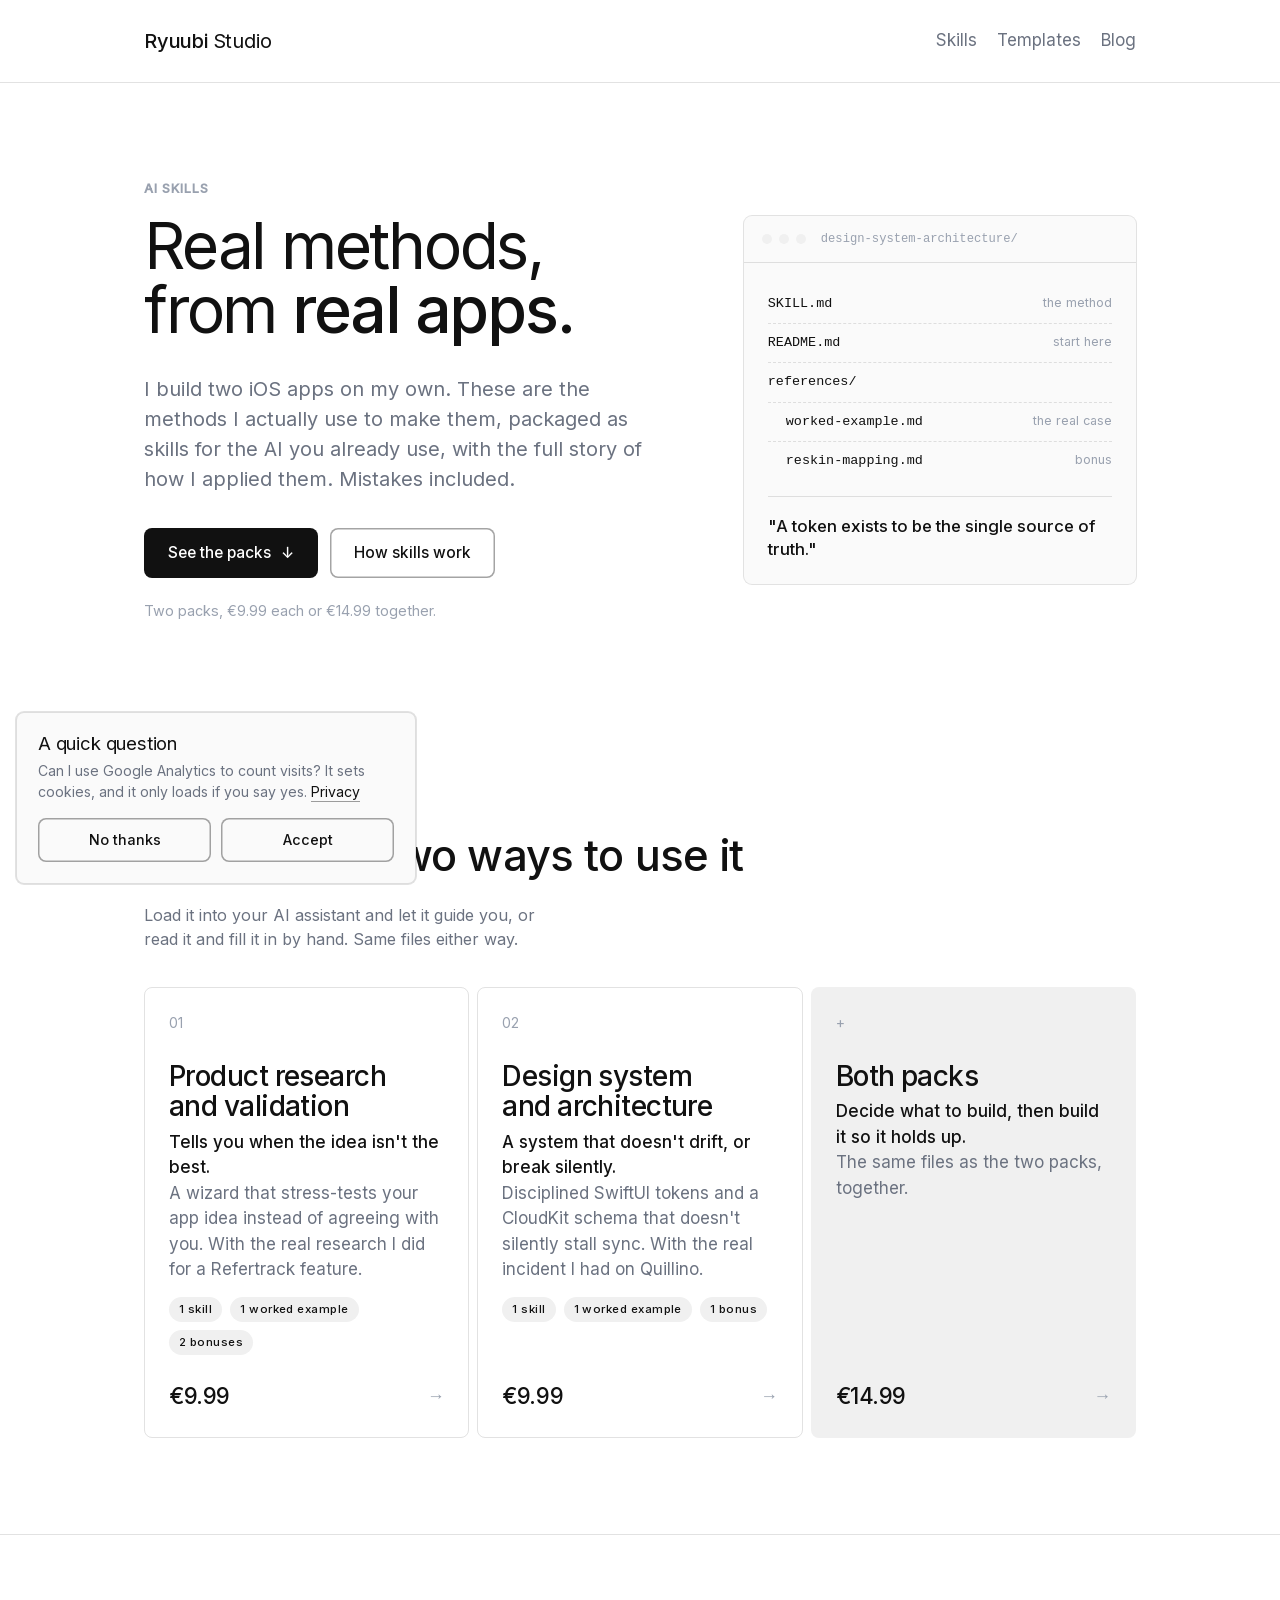
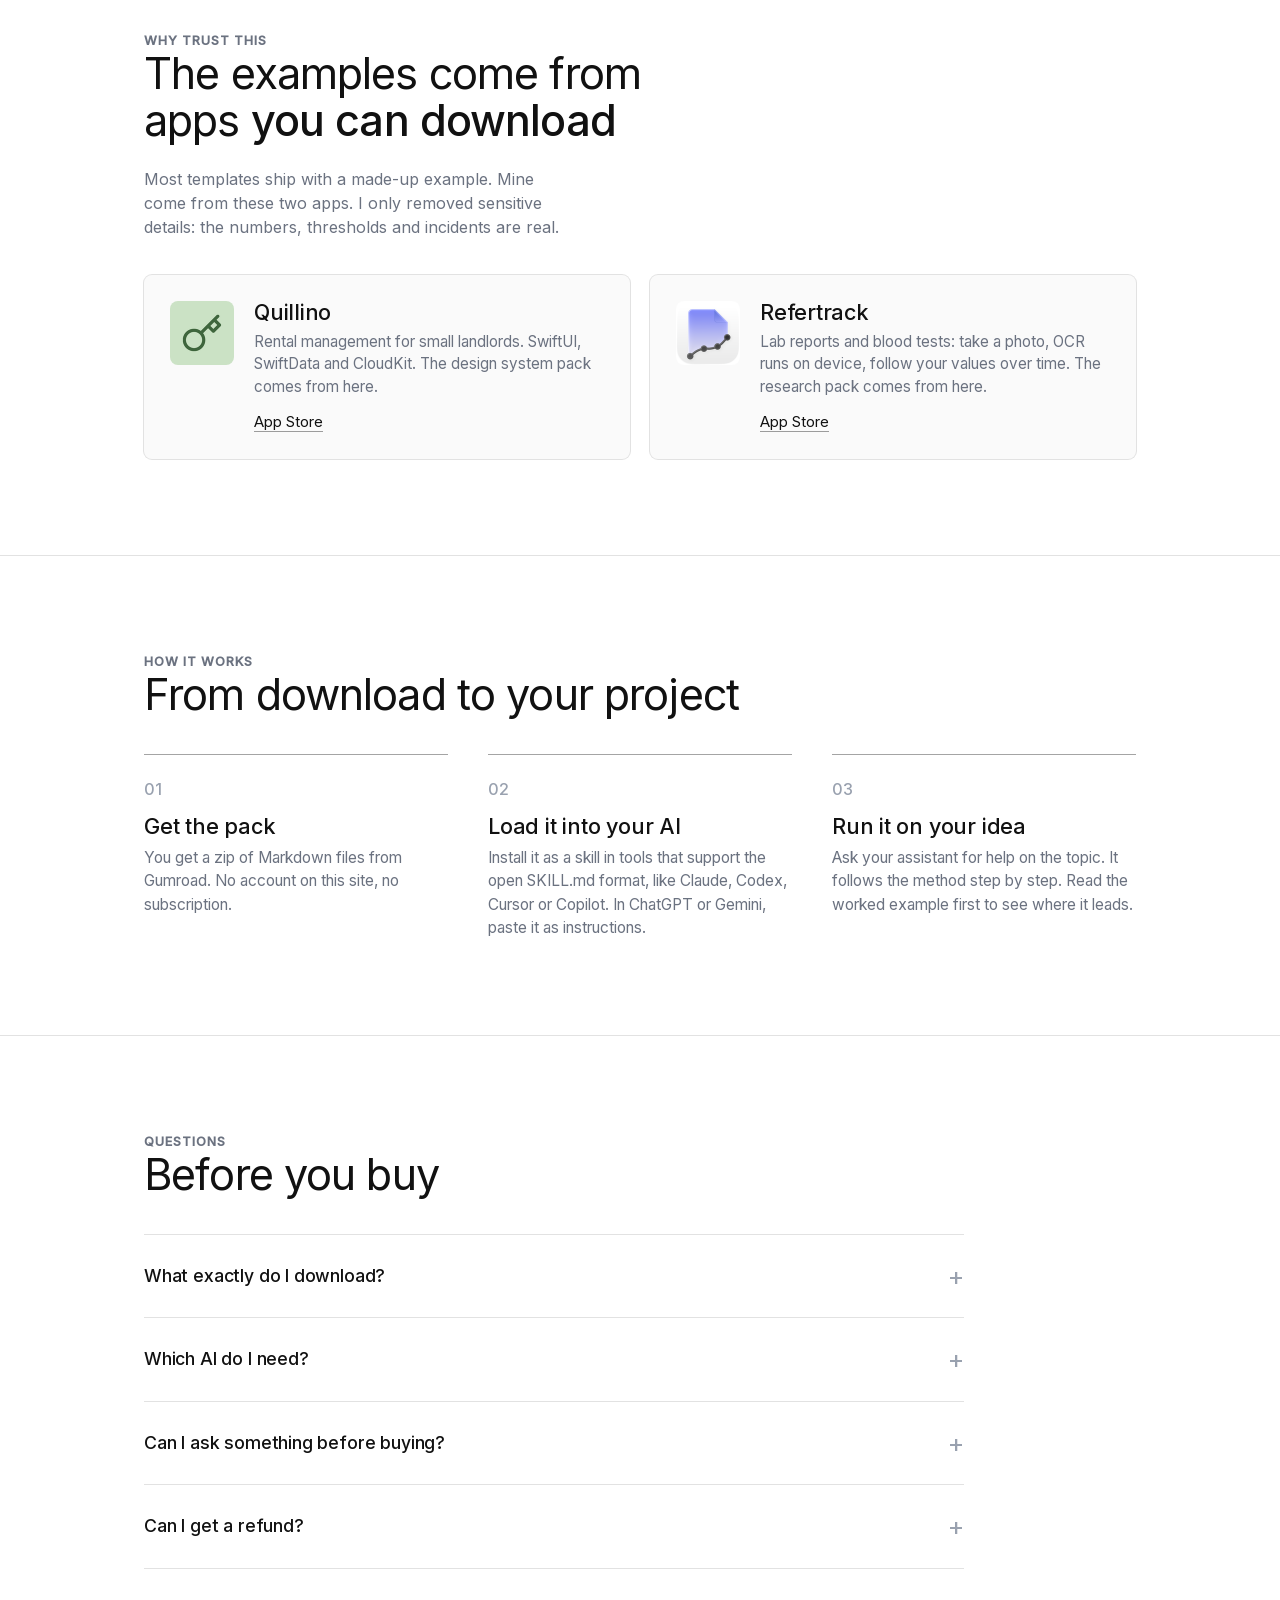
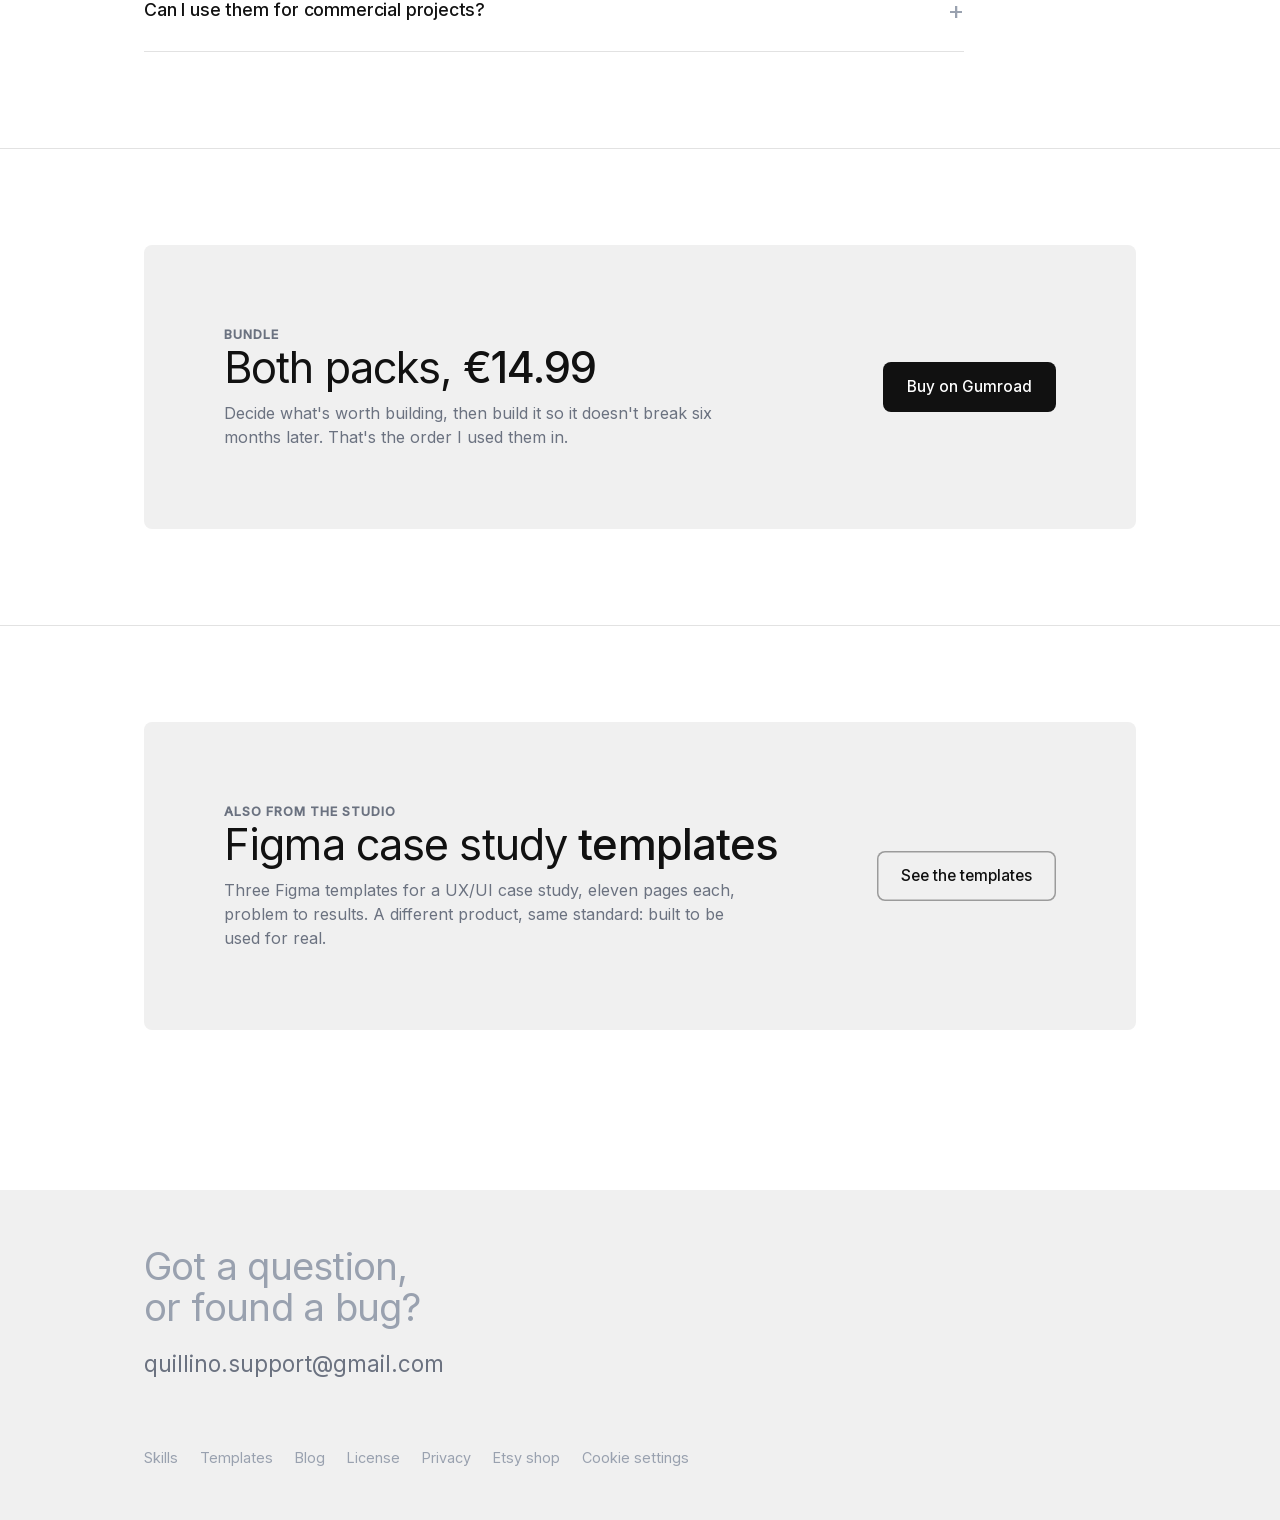
==== index.html @ c90e4bbe "Deploy 2026-09-19" ====
<!DOCTYPE html>
<html lang="en">
<head>
<meta charset="UTF-8">
<meta name="viewport" content="width=device-width, initial-scale=1.0, viewport-fit=cover">
<title>Ryuubi Studio | AI skills from real iOS apps</title>
<meta name="description" content="Methods you install as AI skills (Claude, ChatGPT, Gemini, Cursor, Copilot and more), with real worked examples taken from two published iOS apps, Quillino and Refertrack. Product research and validation, SwiftUI design system, CloudKit architecture.">
<link rel="canonical" href="https://matteolubinu.github.io/ryuubi-studio/">
<meta property="og:url" content="https://matteolubinu.github.io/ryuubi-studio/">
<meta name="color-scheme" content="light">
<meta name="theme-color" content="#ffffff">
<meta property="og:site_name" content="Ryuubi Studio">
<meta property="og:title" content="Ryuubi Studio">
<meta property="og:description" content="Methods you install as AI skills (Claude, ChatGPT, Gemini, Cursor, Copilot and more), with real worked examples taken from two published iOS apps, Quillino and Refertrack. Product research and validation, SwiftUI design system, CloudKit architecture.">
<meta property="og:type" content="website">
<meta property="og:image" content="https://matteolubinu.github.io/ryuubi-studio/assets/og-image.png">
<meta property="og:image:alt" content="Ryuubi Studio: real methods, from real apps.">
<meta name="twitter:card" content="summary_large_image">
<meta name="google-site-verification" content="tko4XSCFFi0CnRZKbEGQ4cmEZyuB2IogM9QYAfyuhWw">
<script>document.documentElement.classList.add("js");</script>
<link rel="icon" href="favicon.svg" type="image/svg+xml">
<link rel="icon" href="favicon-32.png" sizes="32x32" type="image/png">
<link rel="icon" href="favicon-16.png" sizes="16x16" type="image/png">
<link rel="apple-touch-icon" href="assets/apple-touch-icon.png">
<link rel="preload" href="fonts/inter-latin.woff2" as="font" type="font/woff2" crossorigin>
<link rel="stylesheet" href="style.css?v=1789811123">
<script src="site.js?v=1789811123" defer></script>
<script type="application/ld+json">{"@context": "https://schema.org", "@type": "WebSite", "name": "Ryuubi Studio", "url": "https://matteolubinu.github.io/ryuubi-studio/"}</script>
</head>
<body>
<a class="skip" href="#main">Skip to content</a>

<header class="site-header">
  <div class="wrap">
    <a class="wordmark" href="index.html" aria-label="Ryuubi Studio, home"><span>Ryuubi</span> <span>Studio</span></a>
    <nav class="nav" aria-label="Main">
      <a href="skills.html">Skills</a>
      <a href="templates.html">Templates</a>
      <a href="blog.html">Blog</a>
    </nav>
  </div>
</header>

<main id="main">
<section class="hero">
  <div class="wrap hero-grid">
    <div>
      <p class="eyebrow reveal">AI skills</p>
      <h1 class="reveal" data-d="1">Real methods,<br>from <em>real apps.</em></h1>
      <p class="lede reveal" data-d="2">I build two iOS apps on my own. These are the methods I actually use to make them, packaged as skills for the AI you already use, with the full story of how I applied them. Mistakes included.</p>
      <div class="ctas reveal" data-d="3">
        <a class="btn" href="#packs">See the packs <span class="arr" aria-hidden="true">&darr;</span></a>
        <a class="btn ghost" href="skills.html">How skills work</a>
      </div>
      <p class="hero-note reveal" data-d="4">Two packs, €9.99 each or €14.99 together.</p>
    </div>
    <div class="file-card reveal" data-d="2" aria-label="Example of what a pack contains">
      <div class="file-bar" aria-hidden="true"><i></i><i></i><i></i><span>design-system-architecture/</span></div>
      <div class="file-body">
        <ul class="tree">
          <li><span class="n">SKILL.md</span><span class="k">the method</span></li>
          <li><span class="n">README.md</span><span class="k">start here</span></li>
          <li><span class="n">references/</span><span class="k"></span></li>
          <li><span class="n indent">worked-example.md</span><span class="k">the real case</span></li>
          <li><span class="n indent">reskin-mapping.md</span><span class="k">bonus</span></li>
        </ul>
      </div>
      <p class="file-quote">"A token exists to be the single source of truth."</p>
    </div>
  </div>
</section>

<section class="section" id="packs">
  <div class="wrap">
    <div class="section-head reveal">
      <div>
        <p class="kicker">The packs</p>
        <h2>One AI skill, <em>two ways to use it</em></h2>
      </div>
      <p>Load it into your AI assistant and let it guide you, or read it and fill it in by hand. Same files either way.</p>
    </div>
    <ul class="packs">
      <li class="pack reveal">
        <a href="research-validation.html">
          <span class="num">01</span>
          <div>
            <h3>Product research and validation</h3>
            <p class="punch">Tells you when the idea isn't the best.</p>
            <p>A wizard that stress-tests your app idea instead of agreeing with you. With the real research I did for a Refertrack feature.</p>
            <div class="meta"><span class="chip">1 skill</span><span class="chip">1 worked example</span><span class="chip">2 bonuses</span></div>
          </div>
          <span class="price">€9.99 <span class="arr" aria-hidden="true">&rarr;</span></span>
        </a>
      </li>
      <li class="pack reveal" data-d="1">
        <a href="design-system-architecture.html">
          <span class="num">02</span>
          <div>
            <h3>Design system and architecture</h3>
            <p class="punch">A system that doesn't drift, or break silently.</p>
            <p>Disciplined SwiftUI tokens and a CloudKit schema that doesn't silently stall sync. With the real incident I had on Quillino.</p>
            <div class="meta"><span class="chip">1 skill</span><span class="chip">1 worked example</span><span class="chip">1 bonus</span></div>
          </div>
          <span class="price">€9.99 <span class="arr" aria-hidden="true">&rarr;</span></span>
        </a>
      </li>
      <li class="pack bundle reveal" data-d="2">
        <a href="#bundle">
          <span class="num">+</span>
          <div>
            <h3>Both packs</h3>
            <p class="punch">Decide what to build, then build it so it holds up.</p>
            <p>The same files as the two packs, together.</p>
          </div>
          <span class="price">€14.99 <span class="arr" aria-hidden="true">&rarr;</span></span>
        </a>
      </li>
    </ul>
  </div>
</section>

<section class="section">
  <div class="wrap">
    <div class="section-head reveal">
      <div>
        <p class="kicker">Why trust this</p>
        <h2>The examples come from apps <em>you can download</em></h2>
      </div>
      <p>Most templates ship with a made-up example. Mine come from these two apps. I only removed sensitive details: the numbers, thresholds and incidents are real.</p>
    </div>
    <div class="apps">
      <article class="app reveal">
        <img src="assets/quillino-icon.png" alt="" width="64" height="64" loading="lazy">
        <div>
          <h3>Quillino</h3>
          <p>Rental management for small landlords. SwiftUI, SwiftData and CloudKit. The design system pack comes from here.</p>
          <div class="links"><a class="link" href="https://apps.apple.com/it/app/quillino-gestione-affitti/id6774200347">App Store</a></div>
        </div>
      </article>
      <article class="app reveal" data-d="1">
        <img src="assets/refertrack-icon.png" alt="" width="64" height="64" loading="lazy">
        <div>
          <h3>Refertrack</h3>
          <p>Lab reports and blood tests: take a photo, OCR runs on device, follow your values over time. The research pack comes from here.</p>
          <div class="links"><a class="link" href="https://apps.apple.com/it/app/refertrack-referti-ed-esami/id6792460771">App Store</a></div>
        </div>
      </article>
    </div>
  </div>
</section>

<section class="section">
  <div class="wrap">
    <div class="section-head reveal">
      <div>
        <p class="kicker">How it works</p>
        <h2>From download to your project</h2>
      </div>
    </div>
    <ol class="steps">
      <li class="reveal"><h3>Get the pack</h3><p>You get a zip of Markdown files from Gumroad. No account on this site, no subscription.</p></li>
      <li class="reveal" data-d="1"><h3>Load it into your AI</h3><p>Install it as a skill in tools that support the open SKILL.md format, like Claude, Codex, Cursor or Copilot. In ChatGPT or Gemini, paste it as instructions.</p></li>
      <li class="reveal" data-d="2"><h3>Run it on your idea</h3><p>Ask your assistant for help on the topic. It follows the method step by step. Read the worked example first to see where it leads.</p></li>
    </ol>
  </div>
</section>

<section class="section">
  <div class="wrap">
    <div class="section-head reveal"><div><p class="kicker">Questions</p><h2>Before you buy</h2></div></div>
    <div class="faq reveal">
      <details><summary>What exactly do I download?</summary><p>A zip with a folder in the open Agent Skills format: <code>SKILL.md</code>, a worked example and templates in <code>references/</code>, a README with step-by-step installation and a license file. All in English, plain Markdown, yours to keep.</p></details>
      <details><summary>Which AI do I need?</summary><p>Any assistant that handles long instructions. Tools that support the open SKILL.md format (Claude, OpenAI Codex, Cursor, GitHub Copilot, Gemini CLI and others) load it as a real skill. In ChatGPT or Gemini you paste it into a custom GPT, a Project or a Gem. Without any AI, the files still work as step-by-step guides.</p></details>
      <details><summary>Can I ask something before buying?</summary><p>Of course. Write to me at <a class="link" href="mailto:quillino.support@gmail.com?subject=Ryuubi%20Studio">quillino.support@gmail.com</a> and I'll answer myself.</p></details>
      <details><summary>Can I get a refund?</summary><p>No. The packs are digital products you download instantly, so there are no refunds. If a file is missing, broken or doesn't match the description, write to <a class="link" href="mailto:quillino.support@gmail.com?subject=Ryuubi%20Studio">quillino.support@gmail.com</a> and it will be fixed.</p></details>
      <details><summary>Can I use them for commercial projects?</summary><p>Yes, for your own projects, commercial ones included. You can't resell or redistribute the files. <a class="link" href="license.html">Read the license</a>.</p></details>
    </div>
  </div>
</section>

<section class="section" id="bundle">
  <div class="wrap">
    <div class="closing reveal">
      <div>
        <p class="kicker">Bundle</p>
        <h2>Both packs, <em>€14.99</em></h2>
        <p>Decide what's worth building, then build it so it doesn't break six months later. That's the order I used them in.</p>
      </div>
      <a class="btn" href="https://ryuubistudio.gumroad.com/l/both-packs" data-gumroad="bundle"><span data-label>Buy on Gumroad</span></a>
    </div>
  </div>
</section>

<section class="section">
  <div class="wrap">
    <div class="closing reveal">
      <div>
        <p class="kicker">Also from the studio</p>
        <h2>Figma case study <em>templates</em></h2>
        <p>Three Figma templates for a UX/UI case study, eleven pages each, problem to results. A different product, same standard: built to be used for real.</p>
      </div>
      <a class="btn ghost" href="templates.html">See the templates</a>
    </div>
  </div>
</section>
</main>

<footer class="site-footer">
  <div class="wrap">
    <div class="footer-statement">
      <h2>Got a question, <br>or found a bug?</h2>
      <a class="footer-email" href="mailto:quillino.support@gmail.com?subject=Ryuubi%20Studio">quillino.support@gmail.com</a>
    </div>
    <nav aria-label="Footer">
      <a href="skills.html">Skills</a>
      <a href="templates.html">Templates</a>
      <a href="blog.html">Blog</a>
      <a href="license.html">License</a>
      <a href="privacy.html">Privacy</a>
      <a href="https://www.etsy.com/shop/RyuubiStudio">Etsy shop</a>
      <button class="linklike" type="button" data-cookie-settings hidden>Cookie settings</button>
    </nav>
  </div>
</footer>

<div class="consent" data-consent role="dialog" aria-labelledby="consent-title" hidden>
  <h2 id="consent-title">A quick question</h2>
  <p>Can I use Google Analytics to count visits? It sets cookies, and it only loads if you say yes. <a class="link" href="privacy.html">Privacy</a></p>
  <div class="row">
    <button class="btn ghost" type="button" data-reject>No thanks</button>
    <button class="btn ghost" type="button" data-accept>Accept</button>
  </div>
</div>
</body>
</html>
---- style.css ----
/* Ryuubi Studio: minimal, black and white */

/* ---------- Fonts (self-hosted, OFL license in fonts/) ---------- */

@font-face { font-family: "Inter"; font-style: normal; font-weight: 400 500; font-display: swap; src: url("fonts/inter-latin.woff2") format("woff2"); }

/* ---------- Token ---------- */

:root {
  --bg: #ffffff;
  --surface: #fafafa;
  --surface-2: #f0f0f0;
  --text: #111111;
  --muted: #6b7280;
  --muted-2: #99a1af;
  --line: rgba(17, 17, 17, .12);
  --line-strong: rgba(17, 17, 17, .38);
  --accent: #111111;
  --accent-soft: #99a1af;
  --btn: #111111;
  --btn-hover: #000000;
  --btn-text: #ffffff;
  --chip: #f0f0f0;
  --chip-text: #111111;
  --shadow: 0 0 0 1px var(--line);
  --glow: none;
  --code-bg: #111111;
  --code-text: #f2f2f2;

  --serif: "Inter", -apple-system, BlinkMacSystemFont, "Segoe UI", Roboto, sans-serif;
  --sans: "Inter", -apple-system, BlinkMacSystemFont, "Segoe UI", Roboto, sans-serif;
  --mono: ui-monospace, "SF Mono", Menlo, Consolas, monospace;
  --ease: cubic-bezier(.2, .7, .2, 1);
  --wide: 1024px;
  --read: 660px;
  --r: 8px;
  color-scheme: light;
}

/* ---------- Base ---------- */

*, *::before, *::after { box-sizing: border-box; }
html { -webkit-text-size-adjust: 100%; }
@media (prefers-reduced-motion: no-preference) { html { scroll-behavior: smooth; } }

body {
  margin: 0;
  background: var(--bg);
  color: var(--text);
  font: 400 16px/1.5 var(--sans);
  -webkit-font-smoothing: antialiased;
  text-rendering: optimizeLegibility;
  transition: background-color .4s var(--ease), color .4s var(--ease);
}

img { max-width: 100%; height: auto; display: block; }
a { color: inherit; text-decoration-color: var(--line-strong); text-underline-offset: 4px; text-decoration-thickness: 1px; transition: color .2s, text-decoration-color .2s; }
a:hover { color: var(--accent); text-decoration-color: currentColor; }
.prose a, .link { color: var(--accent); text-decoration-color: color-mix(in srgb, var(--accent) 40%, transparent); }

:focus-visible { outline: 2px solid var(--accent); outline-offset: 3px; border-radius: 6px; }
::selection { background: var(--text); color: var(--bg); }

h1, h2, h3 { font-family: var(--sans); font-weight: 400; letter-spacing: -.02em; line-height: 1.08; margin: 0 0 .5em; text-wrap: balance; }
h1 { font-size: 2.5rem; letter-spacing: -.035em; line-height: 1.05; font-weight: 400; }
@media (min-width: 768px) { h1 { font-size: 4rem; line-height: 1.0; } }
h2 { font-size: clamp(1.9rem, 3.6vw, 2.7rem); font-weight: 400; }
h3 { font-size: 1.35rem; font-weight: 500; letter-spacing: -.01em; }
h1 em, h2 em { font-style: normal; font-weight: 500; color: inherit; }
p { margin: 0 0 1em; }
code { font-family: var(--mono); font-size: .86em; background: var(--surface-2); padding: .12em .4em; border-radius: 6px; overflow-wrap: anywhere; }

.wrap { max-width: var(--wide); margin: 0 auto; padding: 0 16px; }

.visually-hidden { position: absolute !important; width: 1px; height: 1px; overflow: hidden; clip: rect(0 0 0 0); white-space: nowrap; }
.skip { position: absolute; left: 12px; top: -60px; z-index: 100; background: var(--btn); color: var(--btn-text); padding: 10px 16px; border-radius: 10px; }
.skip:focus { top: 12px; color: var(--btn-text); }

/* ---------- Header ---------- */

.site-header { background: var(--bg); border-bottom: 1px solid var(--line); }
.site-header .wrap { display: flex; align-items: center; justify-content: space-between; gap: 16px; padding-top: 20px; padding-bottom: 20px; }

.wordmark { font-weight: 500; font-size: 1.25rem; letter-spacing: -.01em; text-decoration: none; color: var(--text); }
.wordmark span + span { font-weight: 400; }
.wordmark:hover { color: inherit; }

.nav { display: flex; align-items: center; gap: 20px; }
.nav a { text-decoration: none; font-size: 1.0625rem; color: var(--muted); padding: 8px 0; min-height: 36px; display: inline-flex; align-items: center; }
.nav a:hover { color: var(--text); }
.nav a[aria-current="page"] { color: var(--text); }


/* ---------- Buttons ---------- */

.btn { font: 500 .96rem/1 var(--sans); display: inline-flex; align-items: center; justify-content: center; gap: 10px; min-height: 50px; padding: 0 24px; border-radius: 8px; border: 0; background: var(--btn); color: var(--btn-text); text-decoration: none; cursor: pointer; transition: transform .3s var(--ease), box-shadow .3s var(--ease), background-color .2s, color .2s; white-space: nowrap; }
.btn:hover { color: var(--btn-text); background: var(--btn-hover); transform: translateY(-2px); }
.btn:active { transform: translateY(0); }
.btn .arr { transition: transform .3s var(--ease); }
.btn:hover .arr { transform: translateX(3px); }
.btn.ghost { background: transparent; color: var(--text); box-shadow: inset 0 0 0 1.5px var(--line-strong); }
.btn.ghost:hover { box-shadow: inset 0 0 0 1.5px var(--text); background: var(--text); color: var(--bg); }
.btn.wide { width: 100%; }

/* Checkout not open yet */
.btn[aria-disabled="true"] { background: var(--surface-2); color: var(--muted-2); cursor: not-allowed; transform: none; box-shadow: none; }
.btn[aria-disabled="true"]:hover { background: var(--surface-2); color: var(--muted-2); }
.dot { width: 7px; height: 7px; border-radius: 50%; background: var(--accent-soft); flex: none; }
.btn[aria-disabled="true"] .dot { animation: pulse 2.2s ease-in-out infinite; }
.btn:not([aria-disabled="true"]) .dot { display: none; }

/* ---------- Hero ---------- */

.hero { background: var(--glow); padding: 48px 0 64px; }
@media (min-width: 768px) { .hero { padding: 96px 0 96px; } }
.hero-grid { display: grid; grid-template-columns: 1.2fr .9fr; gap: clamp(32px, 6vw, 80px); align-items: center; }
.eyebrow { font-size: .8rem; font-weight: 600; letter-spacing: .08em; text-transform: uppercase; color: var(--muted-2); margin: 0 0 16px; }
.lede { font-size: 1.25rem; color: var(--muted); max-width: 520px; margin: 24px 0 34px; }
.ctas { display: flex; gap: 12px; flex-wrap: wrap; }
.hero-note { margin: 22px 0 0; font-size: .9rem; color: var(--muted-2); }

@media (max-width: 767px) { .hero-grid { grid-template-columns: 1fr; } }

/* File card */
.file-card { background: var(--surface); border-radius: var(--r); box-shadow: var(--shadow); overflow: hidden; transition: transform .6s var(--ease); }
.file-card:hover { transform: translateY(-4px) rotate(-.4deg); }
.file-bar { display: flex; align-items: center; gap: 7px; padding: 14px 18px; border-bottom: 1px solid var(--line); font-family: var(--mono); font-size: .76rem; color: var(--muted-2); }
.file-bar i { width: 10px; height: 10px; border-radius: 50%; background: var(--surface-2); display: inline-block; }
.file-bar span { margin-left: 8px; }
.file-body { padding: 22px 24px 8px; }
.tree { list-style: none; margin: 0; padding: 0; font-family: var(--mono); font-size: .84rem; }
.tree li { display: flex; justify-content: space-between; gap: 12px; padding: 9px 0; border-bottom: 1px dashed var(--line); }
.tree li:last-child { border-bottom: 0; }
.tree .n { color: var(--text); overflow-wrap: anywhere; }
.tree .k { color: var(--muted-2); font-family: var(--sans); font-size: .78rem; white-space: nowrap; }
.tree .indent { padding-left: 18px; }
.file-quote { margin: 8px 24px 0; padding: 18px 0 22px; border-top: 1px solid var(--line); font-size: 1.05rem; line-height: 1.4; font-style: normal; font-weight: 500; }

/* ---------- Sections ---------- */

.section { padding: 64px 0; }
@media (min-width: 768px) { .section { padding: 96px 0; } }
.section + .section { border-top: 1px solid var(--line); }
.section-head { display: flex; justify-content: space-between; align-items: end; gap: 24px; flex-wrap: wrap; margin-bottom: 36px; }
.section-head h2 { margin: 0; max-width: 700px; }
.section-head p { margin: 0; color: var(--muted); max-width: 420px; }
.kicker { font-size: .8rem; font-weight: 600; letter-spacing: .08em; text-transform: uppercase; color: var(--muted-2); margin: 0 0 12px; }

/* Pack list: a card grid, one bordered box per item */
.packs { list-style: none; margin: 0; padding: 0; display: grid; grid-template-columns: repeat(auto-fit, minmax(230px, 1fr)); gap: 8px; }
.pack a { display: flex; flex-direction: column; gap: 20px; height: 100%; padding: 24px; border: 1px solid var(--line); border-radius: 8px; text-decoration: none; transition: border-color .25s, transform .25s var(--ease); }
.pack a:hover { border-color: var(--line-strong); transform: translateY(-2px); color: inherit; }
.pack .num { font-style: normal; font-weight: 400; color: var(--muted-2); font-size: .875rem; }
.pack h3 { font-size: 1.75rem; font-weight: 500; margin: 8px 0 0; letter-spacing: -.02em; }
.pack .punch { font-size: 1.0625rem; font-weight: 500; color: var(--text); margin: 8px 0 0; }
.pack p { margin: 0; color: var(--muted); font-size: 1.0625rem; }
.pack .meta { display: flex; gap: 8px; flex-wrap: wrap; margin-top: 14px; }
.chip { font-size: .72rem; font-weight: 500; letter-spacing: .04em; background: var(--chip); color: var(--chip-text); padding: 4px 10px; border-radius: 999px; }
.pack .price { margin-top: auto; padding-top: 4px; font-size: 1.4rem; font-weight: 500; letter-spacing: -.02em; display: flex; align-items: center; justify-content: space-between; gap: 14px; }
.pack .price .arr { font-family: var(--sans); font-size: 1.1rem; color: var(--muted-2); transition: transform .4s var(--ease), color .3s; }
.pack a:hover .arr { transform: translateX(6px); color: var(--text); }
.pack.bundle a { background: var(--surface-2); border-color: transparent; }

/* Template grid: an image card per item, like a portfolio work grid */
.tpl-grid { list-style: none; margin: 0; padding: 0; display: grid; grid-template-columns: repeat(auto-fit, minmax(200px, 1fr)); gap: 8px; }
.tpl-card a { display: block; text-decoration: none; color: inherit; }
.tpl-img { aspect-ratio: 1 / 1; border-radius: 8px; overflow: hidden; background: var(--surface-2); margin-bottom: 12px; }
.tpl-img img { width: 100%; height: 100%; object-fit: cover; transition: transform .5s var(--ease); }
.tpl-card a:hover .tpl-img img { transform: scale(1.02); }
.tpl-meta { display: flex; justify-content: space-between; align-items: baseline; gap: 8px; margin-bottom: 4px; }
.tpl-meta h3 { font-size: 1.2rem; font-weight: 500; margin: 0; letter-spacing: -.01em; }
.tpl-meta .price { font-weight: 500; color: var(--muted-2); font-size: .95rem; }
.tpl-card p { margin: 0; color: var(--muted); font-size: .92rem; }
.tpl-etsy { display: inline-block; margin-top: 6px; font-size: .82rem; color: var(--muted-2); text-decoration-color: var(--line-strong); }
.tpl-etsy:hover { color: var(--text); }

/* Proof: real apps */
.apps { display: grid; grid-template-columns: repeat(auto-fit, minmax(300px, 1fr)); gap: 20px; }
.app { display: flex; gap: 20px; background: var(--surface); border-radius: var(--r); padding: 26px; box-shadow: var(--shadow); }
.app img { width: 64px; height: 64px; border-radius: 8px; flex: none; }
.app h3 { margin: 0 0 6px; }
.app p { color: var(--muted); font-size: .95rem; margin: 0 0 12px; }
.app .links { display: flex; gap: 18px; font-size: .92rem; }

/* Steps */
.steps { list-style: none; margin: 0; padding: 0; display: grid; grid-template-columns: repeat(auto-fit, minmax(240px, 1fr)); gap: 40px; counter-reset: s; }
.steps li { counter-increment: s; border-top: 1px solid var(--line-strong); padding-top: 22px; }
.steps li::before { content: counter(s, decimal-leading-zero); font-style: normal; font-weight: 500; color: var(--muted-2); font-size: 1rem; display: block; margin-bottom: 14px; }
.steps h3 { margin-bottom: 8px; }
.steps p { color: var(--muted); margin: 0; font-size: .97rem; }

/* FAQ */
.faq { max-width: 820px; border-top: 1px solid var(--line); }
.faq details { border-bottom: 1px solid var(--line); }
.faq summary { list-style: none; cursor: pointer; display: flex; justify-content: space-between; align-items: center; gap: 20px; padding: 22px 0; font-size: 1.1rem; font-weight: 500; letter-spacing: -.01em; }
.faq summary::-webkit-details-marker { display: none; }
.faq summary::after { content: "+"; font-family: var(--sans); font-weight: 300; font-size: 1.6rem; color: var(--muted-2); transition: transform .35s var(--ease); }
.faq details[open] summary::after { transform: rotate(45deg); }
.faq details p { color: var(--muted); margin: -4px 0 22px; max-width: 680px; }

/* Closing band */
.closing { background: var(--surface-2); border-radius: 8px; padding: clamp(40px, 7vw, 80px); display: grid; grid-template-columns: 1.3fr auto; gap: 32px; align-items: center; }
.closing h2 { margin: 0 0 10px; }
.closing p { margin: 0; color: var(--muted); max-width: 520px; }
@media (max-width: 760px) { .closing { grid-template-columns: 1fr; } }

/* ---------- Category page ---------- */

.page-hero { padding: 48px 0 32px; background: var(--glow); }
@media (min-width: 768px) { .page-hero { padding: 96px 0 56px; } }
.page-hero h1 { font-size: clamp(2.4rem, 5.5vw, 4rem); }
.page-hero .lede { margin-bottom: 0; }
.crumbs { font-size: .88rem; color: var(--muted-2); margin: 0 0 22px; }
.crumbs a { text-decoration: none; }
.crumbs a:hover { text-decoration: underline; }
.crumbs span[aria-hidden] { margin: 0 8px; opacity: .6; }

.explainer { display: grid; grid-template-columns: .8fr 1.2fr; gap: clamp(28px, 6vw, 80px); }
.explainer .body p, .explainer .body li { color: var(--muted); }
.explainer .body ul { padding-left: 1.1em; margin: 0 0 1em; }
.explainer .body li { margin-bottom: 8px; }
.explainer .body strong { color: var(--text); font-weight: 500; }
@media (max-width: 767px) { .explainer { grid-template-columns: 1fr; } }

/* ---------- Product page ---------- */

.product-top { padding: 40px 0 0; background: var(--glow); }
@media (min-width: 768px) { .product-top { padding: 80px 0 0; } }
.product-grid { display: grid; grid-template-columns: minmax(0, 1fr) 360px; gap: clamp(32px, 6vw, 88px); align-items: start; }
.product-main { padding-bottom: 40px; }
.product-main h1 { font-size: clamp(2.4rem, 5.2vw, 3.9rem); }
.facts { display: flex; flex-wrap: wrap; gap: 8px; margin: 26px 0 0; padding: 0; list-style: none; }
.facts li { font-size: .82rem; background: var(--surface); box-shadow: inset 0 0 0 1px var(--line); padding: 6px 12px; border-radius: 999px; color: var(--muted-2); }
.facts strong { color: var(--text); font-weight: 500; }

.buy-card { position: sticky; top: 20px; background: var(--surface); border-radius: 8px; padding: 28px; box-shadow: var(--shadow); }
.buy-card .price { font-size: 2.8rem; font-weight: 500; letter-spacing: -.03em; line-height: 1; display: flex; align-items: baseline; gap: 8px; }
.buy-card .price small { font: 500 .78rem var(--sans); color: var(--muted-2); letter-spacing: .06em; }
.buy-card .sub { color: var(--muted); font-size: .9rem; margin: 10px 0 22px; }
.buy-card ul { list-style: none; margin: 22px 0 0; padding: 20px 0 0; border-top: 1px solid var(--line); font-size: .92rem; }
.buy-card li { display: flex; gap: 10px; padding: 5px 0; }
.buy-card li svg { width: 18px; height: 18px; flex: none; margin-top: 3px; color: var(--accent); }
.buy-card .bundle-link { display: block; margin-top: 18px; padding-top: 16px; border-top: 1px solid var(--line); font-size: .9rem; color: var(--muted); text-decoration: none; }
.buy-card .bundle-link strong { color: var(--text); font-weight: 500; }
.buy-card .bundle-link:hover strong { color: var(--accent); }
.buy-card .note { font-size: .8rem; color: var(--muted-2); margin: 14px 0 0; text-align: center; }

@media (max-width: 767px) {
  .product-grid { grid-template-columns: 1fr; }
  .buy-card { position: static; }
}

.block { padding: 64px 0; border-top: 1px solid var(--line); }
@media (min-width: 768px) { .block { padding: 96px 0; } }
.block:first-child { border-top: 0; }
.block h2 { font-size: clamp(1.7rem, 3vw, 2.3rem); }
.prose { max-width: var(--read); }
.prose p, .prose li { color: var(--muted); }
.prose strong { color: var(--text); font-weight: 500; }
.prose ul, .prose ol { padding-left: 1.2em; margin: 0 0 1em; }
.prose li { margin-bottom: 10px; }
.prose li::marker { color: var(--accent-soft); }

.files { list-style: none; margin: 24px 0 0; padding: 0; display: grid; gap: 1px; background: var(--line); border-radius: var(--r); overflow: hidden; box-shadow: inset 0 0 0 1px var(--line); }
.files li { background: var(--surface); padding: 20px 22px; }
.files .fname { font-family: var(--mono); font-size: .84rem; font-weight: 500; display: block; margin-bottom: 6px; overflow-wrap: anywhere; }
.files p { margin: 0; color: var(--muted); font-size: .95rem; }

.quote { margin: 26px 0 0; padding: 4px 0 4px 24px; border-left: 2px solid var(--line-strong); }
.quote p { font-size: clamp(1.2rem, 2vw, 1.4rem); font-weight: 500; line-height: 1.35; letter-spacing: -.01em; color: var(--text); margin: 0 0 10px; }
.quote cite { font-style: normal; font-family: var(--mono); font-size: .76rem; color: var(--muted-2); }

.fit { display: grid; grid-template-columns: repeat(auto-fit, minmax(250px, 1fr)); gap: 16px; margin-top: 20px; }
.fit > div { background: var(--surface); border-radius: var(--r); padding: 22px 24px; box-shadow: inset 0 0 0 1px var(--line); }
.fit h3 { font-size: 1.1rem; margin-bottom: 10px; }
.fit ul { margin: 0; padding-left: 1.1em; color: var(--muted); font-size: .95rem; }
.fit li { margin-bottom: 8px; }
.fit li::marker { color: var(--accent-soft); }

.table-scroll { overflow-x: auto; margin-top: 20px; border-radius: 8px; box-shadow: inset 0 0 0 1px var(--line); }
table { border-collapse: collapse; width: 100%; font-size: .9rem; background: var(--surface); }
th, td { text-align: left; padding: 11px 14px; border-bottom: 1px solid var(--line); }
tr:last-child td { border-bottom: 0; }
th { font-weight: 500; color: var(--muted-2); font-size: .78rem; letter-spacing: .06em; text-transform: uppercase; }

.license-box { background: var(--surface-2); border-radius: var(--r); padding: 26px 28px; }
.license-box ul { margin: 0 0 12px; padding-left: 1.1em; }
.license-box li { margin-bottom: 8px; color: var(--muted); }
.license-box strong { color: var(--text); font-weight: 500; }
.license-box .small { font-size: .88rem; color: var(--muted-2); margin: 0; }

/* Mobile buy bar */
.buybar { position: fixed; left: 12px; right: 12px; bottom: 12px; z-index: 40; display: none; align-items: center; justify-content: space-between; gap: 12px; padding: 10px 10px 10px 20px; background: color-mix(in srgb, var(--surface) 92%, transparent); backdrop-filter: blur(14px); -webkit-backdrop-filter: blur(14px); border-radius: 8px; box-shadow: var(--shadow), inset 0 0 0 1px var(--line); transform: translateY(140%); transition: transform .5s var(--ease); }
.buybar .p { font-size: 1.5rem; font-weight: 500; letter-spacing: -.02em; }
.buybar .btn { min-height: 44px; padding: 0 18px; font-size: .9rem; }
.buybar.show { transform: none; }
@media (max-width: 767px) { .buybar { display: flex; } }

/* ---------- Footer ---------- */

.site-footer { background: var(--surface-2); margin-top: 64px; padding: 56px 0 40px; font-size: .9rem; color: var(--muted-2); }
.site-footer .wrap { display: flex; flex-direction: column; gap: 56px; }
.footer-statement h2 { font-size: clamp(1.7rem, 3.4vw, 2.4rem); font-weight: 400; letter-spacing: -.02em; margin: 0 0 18px; }
.footer-email { font-size: clamp(1.1rem, 2vw, 1.4rem); font-weight: 400; color: var(--muted); text-decoration: none; }
.footer-email:hover { color: var(--text); }
.site-footer nav { display: flex; gap: 6px 22px; flex-wrap: wrap; }
.site-footer nav a, .site-footer nav button { color: var(--muted-2); text-decoration: none; min-height: 44px; display: inline-flex; align-items: center; }
.site-footer nav a:hover, .site-footer nav button:hover { color: var(--text); }
.linklike { background: none; border: 0; padding: 0; font: inherit; cursor: pointer; }

/* ---------- Consent banner ---------- */

.consent { position: fixed; z-index: 60; left: 16px; bottom: 16px; max-width: 400px; background: var(--surface); border-radius: 8px; padding: 22px; box-shadow: var(--shadow), inset 0 0 0 1px var(--line); transform: translateY(20px); opacity: 0; transition: transform .5s var(--ease), opacity .5s var(--ease); }
.consent.show { transform: none; opacity: 1; }
.consent h2 { font-size: 1.15rem; margin: 0 0 6px; letter-spacing: -.01em; }
.consent p { font-size: .88rem; color: var(--muted); margin: 0 0 16px; }
.consent .row { display: flex; gap: 10px; }
.consent .btn { flex: 1; min-height: 44px; padding: 0 16px; font-size: .9rem; }
@media (max-width: 520px) { .consent { left: 12px; right: 12px; bottom: 12px; max-width: none; } }
/* The mobile buy bar sits in the same bottom strip: lift the banner clear of it when both are visible. */
body:has(.buybar.show) .consent { bottom: 88px; }

/* ---------- Animations ---------- */

@keyframes pulse { 0%, 100% { opacity: 1; transform: scale(1); } 50% { opacity: .35; transform: scale(.8); } }
@keyframes rise { from { opacity: 0; transform: translateY(22px); } to { opacity: 1; transform: none; } }

.js .reveal { opacity: 0; transform: translateY(18px); transition: opacity .5s ease-out, transform .5s ease-out; }
.js .reveal.in { opacity: 1; transform: none; }
.js .reveal[data-d="1"] { transition-delay: .06s; }
.js .reveal[data-d="2"] { transition-delay: .12s; }
.js .reveal[data-d="3"] { transition-delay: .18s; }
.js .reveal[data-d="4"] { transition-delay: .24s; }

@media (prefers-reduced-motion: no-preference) {
  @view-transition { navigation: auto; }
}

@media (prefers-reduced-motion: reduce) {
  *, *::before, *::after { animation-duration: .01ms !important; animation-iteration-count: 1 !important; transition-duration: .01ms !important; transition-delay: 0s !important; }
  .js .reveal { opacity: 1; transform: none; }
}

/* Product page areas: on mobile the buy card sits right after the intro */
.product-grid { grid-template-areas: "intro aside" "body aside"; }
.product-intro { grid-area: intro; padding-bottom: clamp(24px, 4vw, 48px); }
.product-aside { grid-area: aside; align-self: stretch; padding-bottom: 40px; }
.product-body { grid-area: body; min-width: 0; }
@media (max-width: 767px) {
  .product-grid { grid-template-areas: "intro" "aside" "body"; }
  .product-aside { padding-bottom: 8px; }
}

/* ---------- Blog ---------- */

.post-list { list-style: none; margin: 0; padding: 0; border-top: 1px solid var(--line); max-width: 860px; }
.post-list a { display: grid; grid-template-columns: 1fr auto; gap: 8px 24px; padding: 30px 0; border-bottom: 1px solid var(--line); text-decoration: none; transition: padding .45s var(--ease); }
.post-list a:hover { padding-left: 14px; color: inherit; }
.post-list time { grid-column: 1 / -1; font-size: .8rem; letter-spacing: .08em; text-transform: uppercase; color: var(--muted-2); }
.post-list h2 { font-size: clamp(1.5rem, 2.8vw, 2rem); margin: 0; }
.post-list p { margin: 0; color: var(--muted); grid-column: 1; max-width: 640px; }
.post-list .arr { grid-row: 2 / 4; grid-column: 2; align-self: center; color: var(--muted-2); font-size: 1.2rem; transition: transform .4s var(--ease); }
.post-list a:hover .arr { transform: translateX(6px); color: var(--text); }

.article-hero { padding: 48px 0 24px; background: var(--glow); }
@media (min-width: 768px) { .article-hero { padding: 96px 0 40px; } }
.article-hero h1 { font-size: clamp(2.3rem, 5.2vw, 3.8rem); max-width: 900px; }
.article-meta { color: var(--muted-2); font-size: .92rem; margin: 18px 0 0; }
.article { padding-bottom: clamp(48px, 8vw, 96px); }
.article .prose { max-width: 700px; margin: 0 auto; }
.article .prose h2 { margin-top: 1.8em; }
.article .prose p, .article .prose li { font-size: 1.06rem; line-height: 1.75; }
.article .prose p code, .article .prose li code { color: var(--text); }
.prose pre { background: var(--code-bg); color: var(--code-text); border-radius: 8px; padding: 20px 22px; overflow-x: auto; font: .88rem/1.6 var(--mono); margin: 0 0 1.4em; }
.prose pre code { background: none; padding: 0; color: inherit; font-size: inherit; }
.figure { margin: 2em auto; max-width: 900px; }
.figure img { width: 100%; height: auto; border-radius: 8px; box-shadow: var(--shadow); }
.figure figcaption { font-size: .88rem; color: var(--muted-2); margin-top: 12px; text-align: center; }
.callout-end { margin-top: 3em; background: var(--surface-2); border-radius: var(--r); padding: 26px 28px; }
.callout-end h2 { font-size: 1.5rem; margin-top: 0 !important; }
.callout-end p { margin-bottom: 16px; }

@media (max-width: 420px) {
  .nav { gap: 0; }
  .nav a { padding: 10px 8px; font-size: .9rem; }
}

.summary { background: var(--surface); border-radius: var(--r); padding: 22px 26px 8px; box-shadow: inset 0 0 0 1px var(--line); margin: 0 0 2em; }
.summary .kicker { margin-bottom: 10px; }
.summary ul { padding-left: 1.1em; }
.summary li { font-size: 1rem !important; line-height: 1.65 !important; }

.works { display: flex; flex-wrap: wrap; align-items: center; gap: 8px; margin-top: 14px; }
.works-label { font-size: .74rem; font-weight: 500; letter-spacing: .12em; text-transform: uppercase; color: var(--muted-2); margin-right: 4px; }

.faq.usage summary { font-family: var(--sans); font-size: 1rem; }
.faq.usage summary code { font-size: .92rem; background: var(--surface-2); }
.faq.usage details p { margin: 0 0 12px; }
.faq.usage details p:last-child { margin-bottom: 22px; }
.faq.usage details strong { color: var(--text); font-weight: 500; }

/* ---------- Input/output examples inside the usage guide ---------- */

.io { display: grid; grid-template-columns: repeat(auto-fit, minmax(240px, 1fr)); gap: 14px; margin: 14px 0 20px; }
.io > div { background: var(--surface-2); border-radius: 8px; padding: 16px 18px; }
.io .io-label { display: block; font-size: .7rem; font-weight: 600; letter-spacing: .09em; text-transform: uppercase; color: var(--muted-2); margin-bottom: 10px; }
.io p { margin: 0 0 .6em; font-size: .92rem; color: var(--text); }
.io p:last-child { margin-bottom: 0; }
.io pre { background: var(--code-bg); color: var(--code-text); border-radius: 8px; padding: 12px 14px; overflow-x: auto; font: .8rem/1.55 var(--mono); margin: 0; white-space: pre-wrap; }
.io pre code { background: none; padding: 0; color: inherit; }
.io table { font-size: .82rem; margin-top: 4px; }
.io .src { display: block; font-family: var(--mono); font-size: .74rem; color: var(--muted-2); margin-top: 8px; }
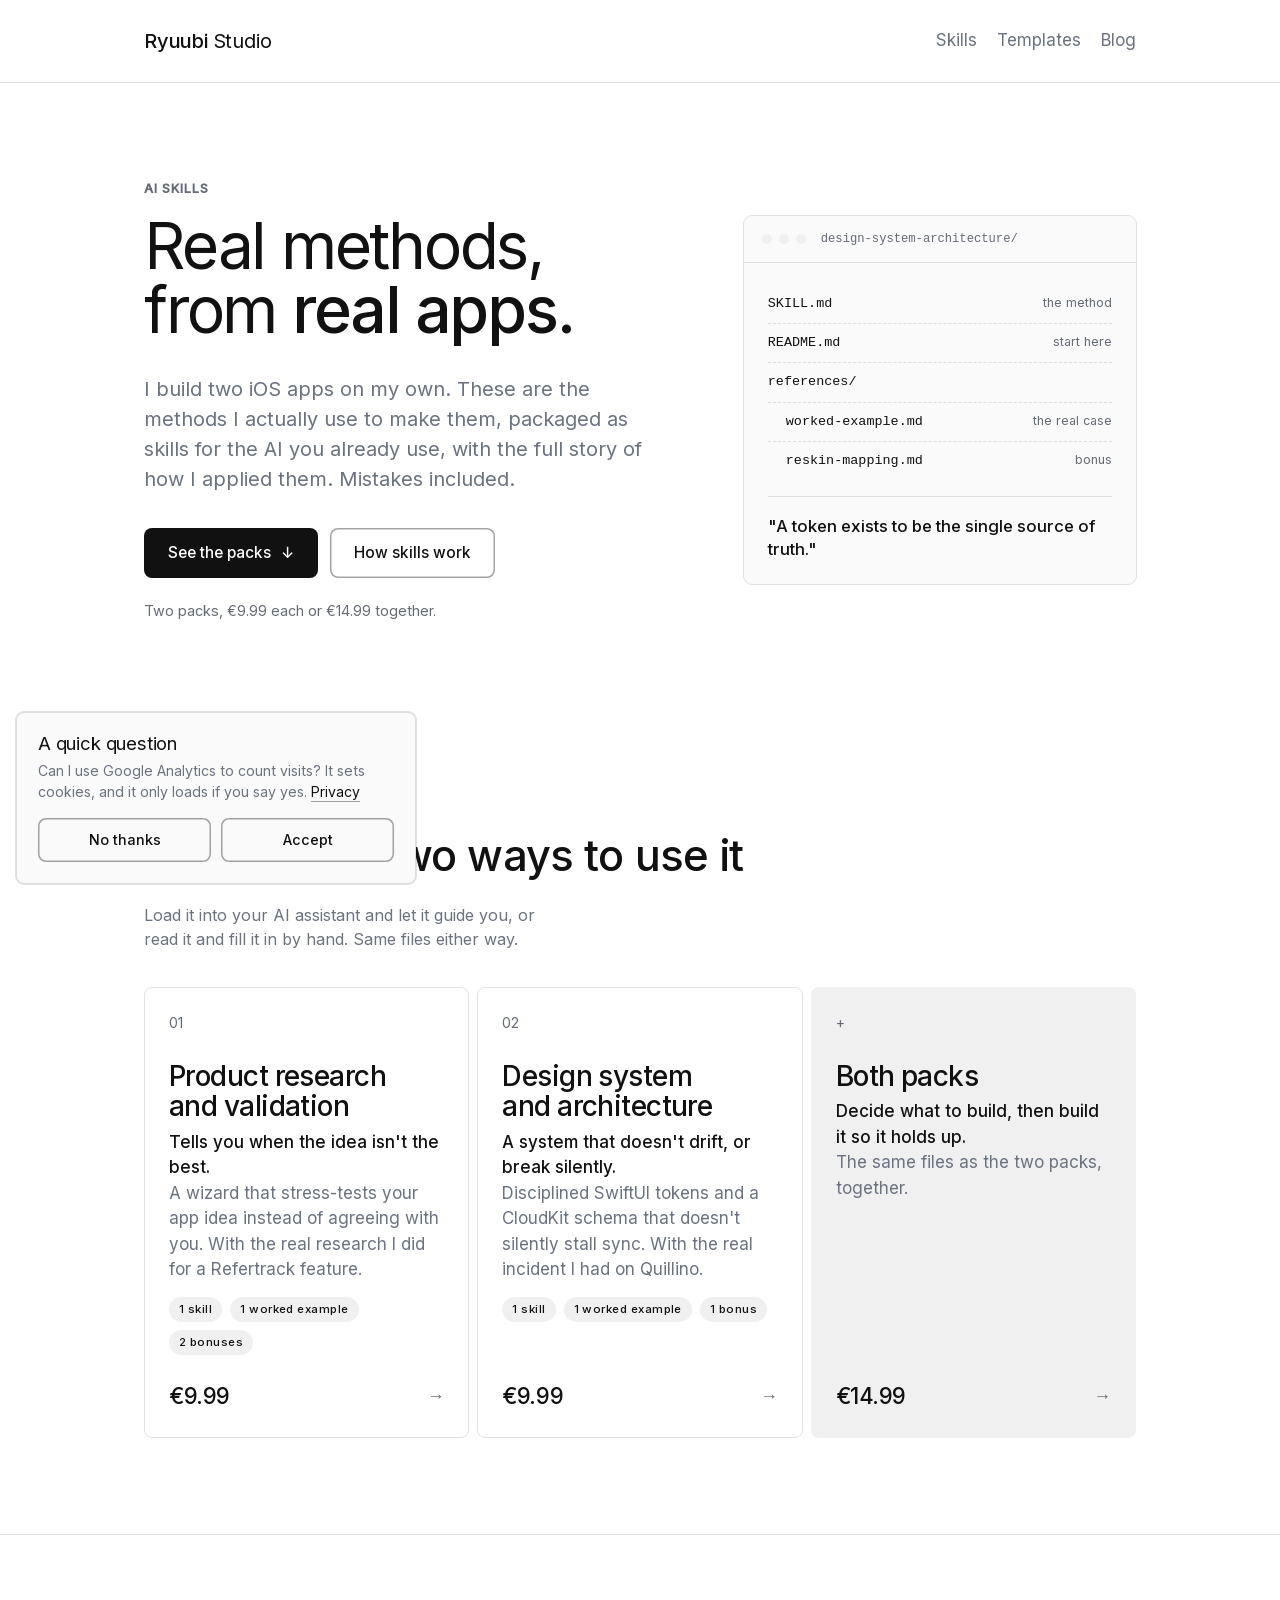
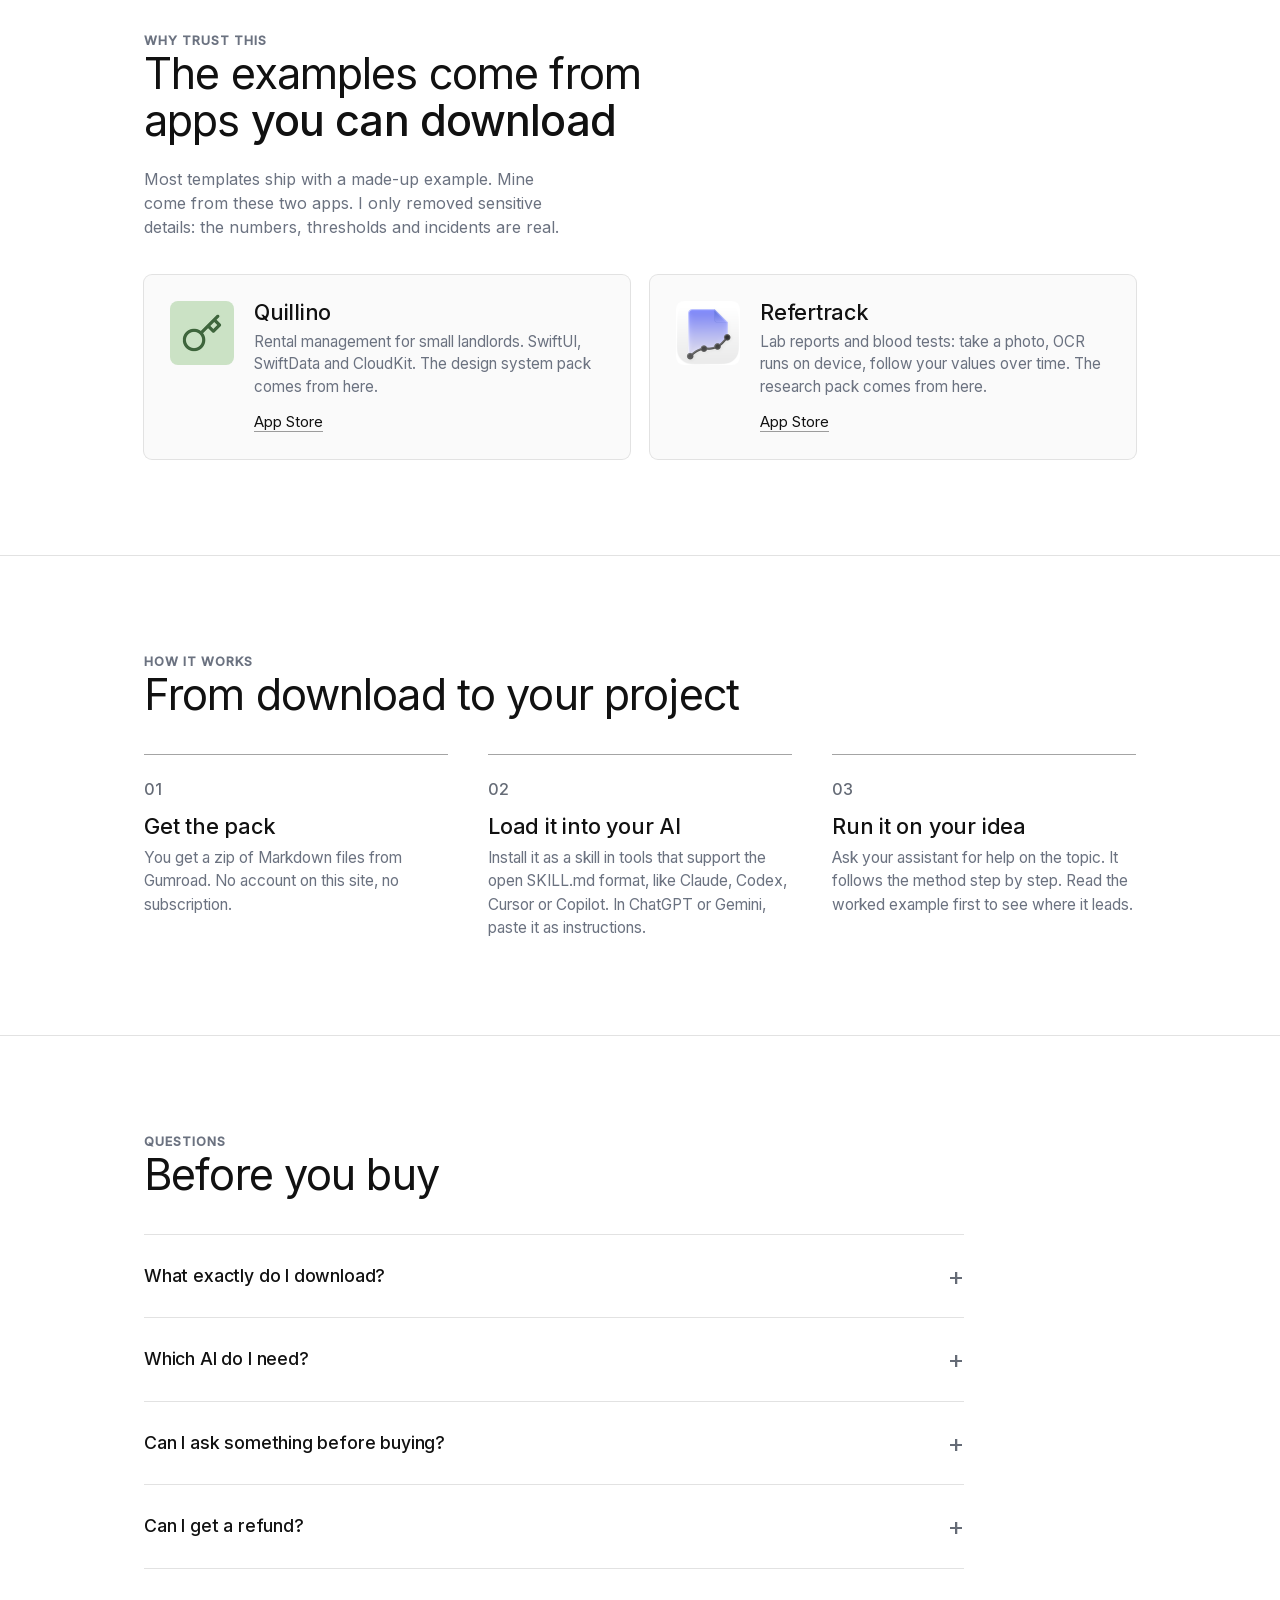
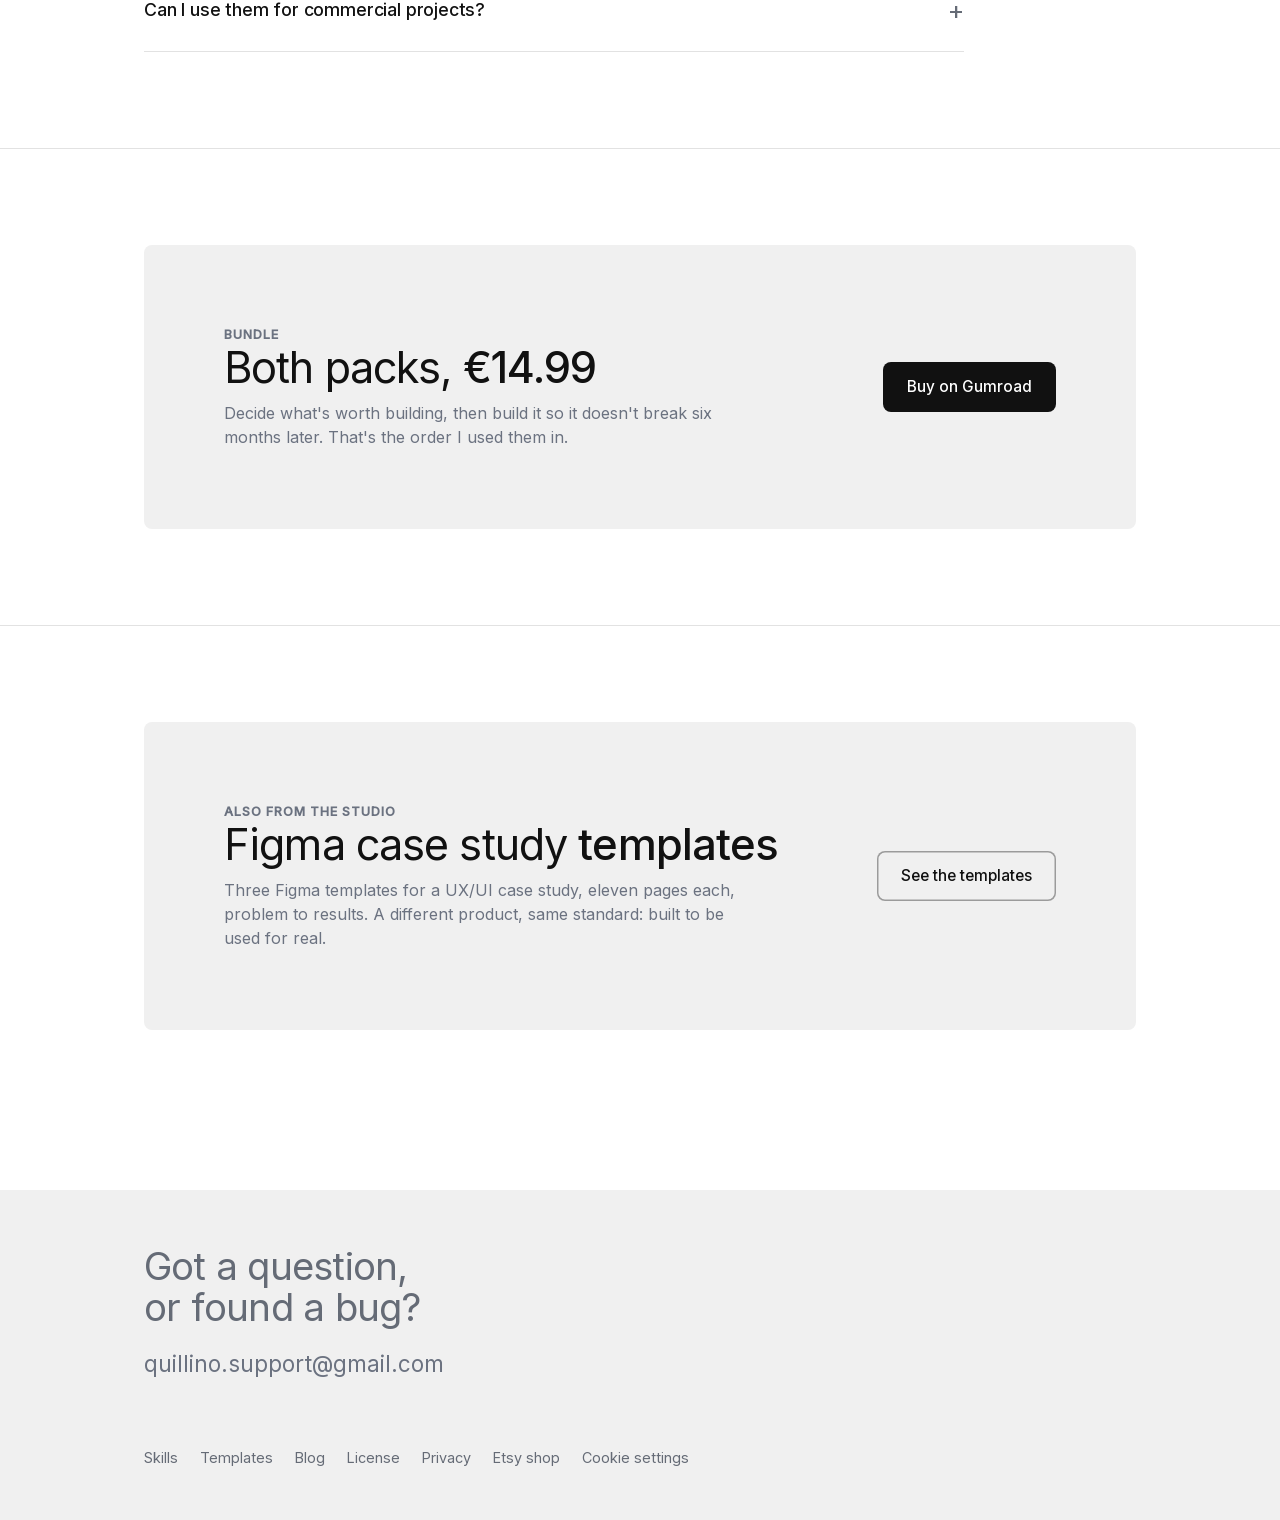
==== commit 6d4874fc: "Deploy 2026-10-18" ====
--- a/index.html
+++ b/index.html
@@ -23,8 +23,8 @@
 <link rel="icon" href="favicon-16.png" sizes="16x16" type="image/png">
 <link rel="apple-touch-icon" href="assets/apple-touch-icon.png">
 <link rel="preload" href="fonts/inter-latin.woff2" as="font" type="font/woff2" crossorigin>
-<link rel="stylesheet" href="style.css?v=1789811123">
-<script src="site.js?v=1789811123" defer></script>
+<link rel="stylesheet" href="style.css?v=1792339597">
+<script src="site.js?v=1792339597" defer></script>
 <script type="application/ld+json">{"@context": "https://schema.org", "@type": "WebSite", "name": "Ryuubi Studio", "url": "https://matteolubinu.github.io/ryuubi-studio/"}</script>
 </head>
 <body>
--- a/style.css
+++ b/style.css
@@ -12,7 +12,7 @@
   --surface-2: #f0f0f0;
   --text: #111111;
   --muted: #6b7280;
-  --muted-2: #99a1af;
+  --muted-2: #656b76;
   --line: rgba(17, 17, 17, .12);
   --line-strong: rgba(17, 17, 17, .38);
   --accent: #111111;
